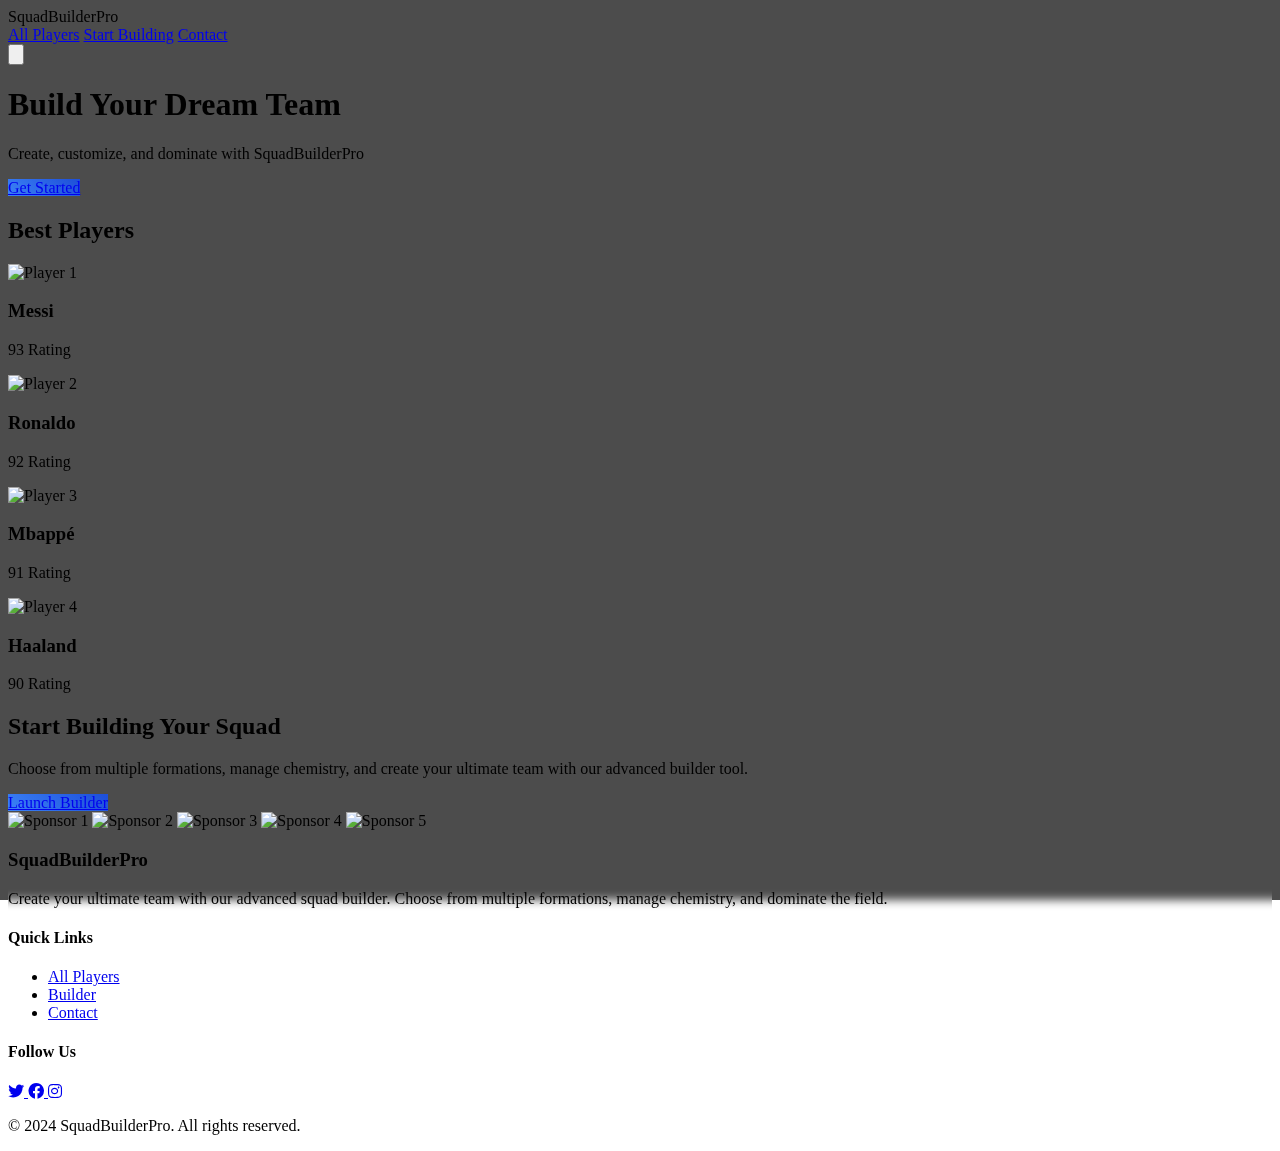
==== index.html @ 86fa7142 "SQUAD-1 Structure Updating" ====
<!DOCTYPE html>
<html lang="fr">
<head>
    <meta charset="UTF-8">
    <meta name="viewport" content="width=device-width, initial-scale=1.0">
    <title>SquadBuilderPro</title>
    <script src="https://cdn.tailwindcss.com"></script>
    <link href="https://cdnjs.cloudflare.com/ajax/libs/font-awesome/6.0.0/css/all.min.css" rel="stylesheet">
    <style>
        .blur-background {
            background: linear-gradient(rgba(0, 0, 0, 0.7), rgba(0, 0, 0, 0.7)),
                        url('https://images.unsplash.com/photo-1607627000458-210e8d2bdb1d?q=80&w=2049&auto=format&fit=crop');
            background-size: cover;
            background-position: center;
            background-attachment: fixed;
            backdrop-filter: blur(5px);
        }

        .player-card {
            transition: transform 0.3s ease;
        }

        .player-card:hover {
            transform: translateY(-10px);
        }

        .sponsor-scroll {
            animation: scroll 15s linear infinite;
            animation-play-state: running;
        }

        @keyframes scroll {
            0% { transform: translateX(100%); }
            100% { transform: translateX(-100%); }
        }

        .gradient-button {
            background: linear-gradient(45deg, #3b82f6, #1d4ed8);
            transition: all 0.3s ease;
        }

        .gradient-button:hover {
            transform: translateY(-2px);
            box-shadow: 0 4px 12px rgba(59, 130, 246, 0.5);
        }
    </style>
</head>
<body class="min-h-screen flex flex-col blur-background text-white">
    <!-- Navigation Bar -->
    <nav class="bg-black/50 backdrop-blur-md fixed w-full z-50">
        <div class="container mx-auto px-4">
            <div class="flex justify-between items-center h-16">
                <!-- Logo -->
                <div class="flex items-center">
                    <span class="text-2xl font-bold bg-gradient-to-r from-blue-500 to-blue-700 bg-clip-text text-transparent">
                        SquadBuilderPro
                    </span>
                </div>
                
                <!-- Navigation Links -->
                <div class="hidden md:flex items-center space-x-8">
                    <a href="#all-players" class="hover:text-blue-400 transition">All Players</a>
                    <a href="#start-building" class="hover:text-blue-400 transition">Start Building</a>
                    <a href="#contact" class="hover:text-blue-400 transition">Contact</a>
                </div>

                <!-- Mobile Menu Button -->
                <div class="md:hidden">
                    <button class="mobile-menu-button p-2">
                        <svg class="w-6 h-6" fill="none" stroke="currentColor" viewBox="0 0 24 24">
                            <path stroke-linecap="round" stroke-linejoin="round" stroke-width="2" d="M4 6h16M4 12h16M4 18h16"></path>
                        </svg>
                    </button>
                </div>
            </div>
        </div>
    </nav>

    <!-- Main Content -->
    <main class="flex-grow pt-16">
        <!-- Hero Section -->
        <section class="h-screen flex items-center justify-center text-center">
            <div class="container mx-auto px-4">
                <h1 class="text-6xl font-bold mb-6">Build Your Dream Team</h1>
                <p class="text-xl mb-8">Create, customize, and dominate with SquadBuilderPro</p>
                <a href="#start-building" class="gradient-button px-8 py-3 rounded-lg inline-block text-lg font-semibold">
                    Get Started
                </a>
            </div>
        </section>

        <!-- Best Players Section -->
        <section id="all-players" class="py-20 bg-black/50">
            <div class="container mx-auto px-4">
                <h2 class="text-4xl font-bold text-center mb-12">Best Players</h2>
                <div class="grid md:grid-cols-4 gap-8">
                    <!-- Player Cards with Hover Animation -->
                    <div class="player-card bg-gradient-to-br from-blue-900/80 to-blue-800/80 rounded-lg overflow-hidden">
                        <img src="/api/placeholder/300/400" alt="Player 1" class="w-full h-48 object-cover"/>
                        <div class="p-4">
                            <h3 class="text-xl font-semibold mb-2">Messi</h3>
                            <p class="text-blue-300">93 Rating</p>
                        </div>
                    </div>
                    <div class="player-card bg-gradient-to-br from-blue-900/80 to-blue-800/80 rounded-lg overflow-hidden">
                        <img src="/api/placeholder/300/400" alt="Player 2" class="w-full h-48 object-cover"/>
                        <div class="p-4">
                            <h3 class="text-xl font-semibold mb-2">Ronaldo</h3>
                            <p class="text-blue-300">92 Rating</p>
                        </div>
                    </div>
                    <div class="player-card bg-gradient-to-br from-blue-900/80 to-blue-800/80 rounded-lg overflow-hidden">
                        <img src="/api/placeholder/300/400" alt="Player 3" class="w-full h-48 object-cover"/>
                        <div class="p-4">
                            <h3 class="text-xl font-semibold mb-2">Mbappé</h3>
                            <p class="text-blue-300">91 Rating</p>
                        </div>
                    </div>
                    <div class="player-card bg-gradient-to-br from-blue-900/80 to-blue-800/80 rounded-lg overflow-hidden">
                        <img src="/api/placeholder/300/400" alt="Player 4" class="w-full h-48 object-cover"/>
                        <div class="p-4">
                            <h3 class="text-xl font-semibold mb-2">Haaland</h3>
                            <p class="text-blue-300">90 Rating</p>
                        </div>
                    </div>
                </div>
            </div>
        </section>

        <!-- Start Building Section -->
        <section id="start-building" class="py-20">
            <div class="container mx-auto px-4 text-center">
                <h2 class="text-4xl font-bold mb-8">Start Building Your Squad</h2>
                <p class="text-xl mb-8 max-w-2xl mx-auto">Choose from multiple formations, manage chemistry, and create your ultimate team with our advanced builder tool.</p>
                <a href="builder.html" class="gradient-button px-8 py-3 rounded-lg inline-block text-lg font-semibold">
                    Launch Builder
                </a>
            </div>
        </section>

        <!-- Sponsors Section with Animation -->
        <div class="py-12 bg-black/50 overflow-hidden">
            <div class="sponsor-scroll whitespace-nowrap flex">
                <div class="flex space-x-12 items-center">
                    <img src="/api/placeholder/150/60" alt="Sponsor 1" class="h-12 object-contain"/>
                    <img src="/api/placeholder/150/60" alt="Sponsor 2" class="h-12 object-contain"/>
                    <img src="/api/placeholder/150/60" alt="Sponsor 3" class="h-12 object-contain"/>
                    <img src="/api/placeholder/150/60" alt="Sponsor 4" class="h-12 object-contain"/>
                    <img src="/api/placeholder/150/60" alt="Sponsor 5" class="h-12 object-contain"/>
                </div>
            </div>
        </div>

        <!-- Footer -->
        <footer class="bg-black/80 pt-12 pb-6">
            <div class="container mx-auto px-4">
                <div class="grid md:grid-cols-4 gap-8 mb-8">
                    <!-- Logo & Description -->
                    <div class="col-span-2">
                        <h3 class="text-2xl font-bold mb-4 bg-gradient-to-r from-blue-500 to-blue-700 bg-clip-text text-transparent">
                            SquadBuilderPro
                        </h3>
                        <p class="text-gray-400 mb-4">
                            Create your ultimate team with our advanced squad builder. Choose from multiple formations, manage chemistry, and dominate the field.
                        </p>
                    </div>

                    <!-- Quick Links -->
                    <div>
                        <h4 class="text-lg font-semibold mb-4">Quick Links</h4>
                        <ul class="space-y-2">
                            <li><a href="#" class="text-gray-400 hover:text-white transition">All Players</a></li>
                            <li><a href="#" class="text-gray-400 hover:text-white transition">Builder</a></li>
                            <li><a href="#" class="text-gray-400 hover:text-white transition">Contact</a></li>
                        </ul>
                    </div>

                    <!-- Social Links -->
                    <div>
                        <h4 class="text-lg font-semibold mb-4">Follow Us</h4>
                        <div class="flex space-x-4">
                            <a href="#" class="text-gray-400 hover:text-white transition">
                                <i class="fab fa-twitter text-xl"></i>
                            </a>
                            <a href="#" class="text-gray-400 hover:text-white transition">
                                <i class="fab fa-facebook text-xl"></i>
                            </a>
                            <a href="#" class="text-gray-400 hover:text-white transition">
                                <i class="fab fa-instagram text-xl"></i>
                            </a>
                        </div>
                    </div>
                </div>

                <div class="border-t border-gray-800 pt-6 text-center text-gray-400">
                    <p>&copy; 2024 SquadBuilderPro. All rights reserved.</p>
                </div>
            </div>
        </footer>
    </main>

    <!-- JavaScript -->
    <script>
        // Mobile menu toggle
        const mobileMenuButton = document.querySelector('.mobile-menu-button');
        const mobileMenu = document.querySelector('.mobile-menu');

        mobileMenuButton.addEventListener('click', () => {
            mobileMenu.classList.toggle('hidden');
        });
    </script>
</body>
</html>
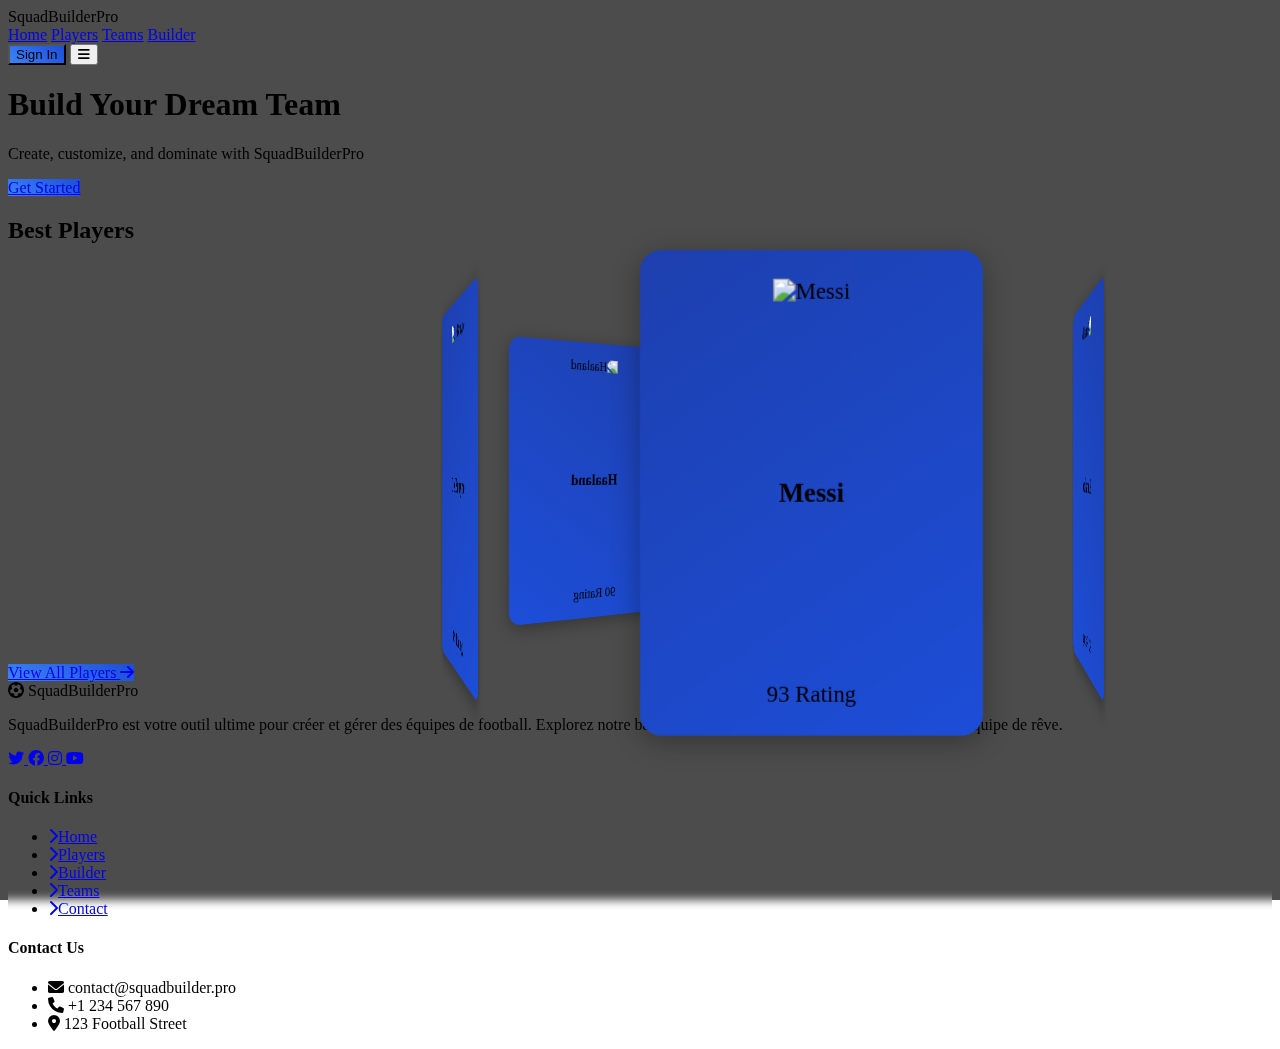
==== commit 3ad581b9: "SQUAD-1 Adding Best Players Section" ====
--- a/index.html
+++ b/index.html
@@ -16,24 +16,6 @@
             backdrop-filter: blur(5px);
         }
 
-        .player-card {
-            transition: transform 0.3s ease;
-        }
-
-        .player-card:hover {
-            transform: translateY(-10px);
-        }
-
-        .sponsor-scroll {
-            animation: scroll 15s linear infinite;
-            animation-play-state: running;
-        }
-
-        @keyframes scroll {
-            0% { transform: translateX(100%); }
-            100% { transform: translateX(-100%); }
-        }
-
         .gradient-button {
             background: linear-gradient(45deg, #3b82f6, #1d4ed8);
             transition: all 0.3s ease;
@@ -43,33 +25,116 @@
             transform: translateY(-2px);
             box-shadow: 0 4px 12px rgba(59, 130, 246, 0.5);
         }
+
+        .carousel {
+            position: relative;
+            perspective: 1000px;
+            transform-style: preserve-3d;
+            display: flex;
+            justify-content: center;
+            align-items: center;
+            height: 400px;
+        }
+
+        .carousel-container {
+            position: relative;
+            transform-style: preserve-3d;
+            animation: rotate 20s infinite linear;
+            height: 300px;
+        }
+
+        .carousel-container:hover {
+            animation-play-state: paused;
+        }
+
+        .player-card {
+            position: absolute;
+            width: 200px;
+            height: 300px;
+            background: linear-gradient(145deg, #1e40af, #1d4ed8);
+            border-radius: 15px;
+            box-shadow: 0 5px 20px rgba(0, 0, 0, 0.3);
+            display: flex;
+            flex-direction: column;
+            align-items: center;
+            justify-content: space-between;
+            padding: 20px;
+            transform-origin: center;
+            transition: transform 0.3s ease;
+            cursor: pointer;
+        }
+
+        .player-card:hover {
+            transform: scale(1.1) translateZ(50px);
+        }
+
+        @keyframes rotate {
+            from { transform: rotateY(0deg); }
+            to { transform: rotateY(360deg); }
+        }
+
+        .nav-link {
+            position: relative;
+            transition: color 0.3s ease;
+        }
+
+        .nav-link::after {
+            content: '';
+            position: absolute;
+            width: 0;
+            height: 2px;
+            bottom: -4px;
+            left: 0;
+            background: #3b82f6;
+            transition: width 0.3s ease;
+        }
+
+        .nav-link:hover::after {
+            width: 100%;
+        }
+
+        .footer-link {
+            transition: all 0.3s ease;
+        }
+
+        .footer-link:hover {
+            color: #3b82f6;
+            transform: translateX(5px);
+        }
+
+        .social-icon {
+            transition: all 0.3s ease;
+        }
+
+        .social-icon:hover {
+            transform: translateY(-3px);
+            color: #3b82f6;
+        }
     </style>
 </head>
 <body class="min-h-screen flex flex-col blur-background text-white">
-    <!-- Navigation Bar -->
-    <nav class="bg-black/50 backdrop-blur-md fixed w-full z-50">
+    <!-- Navigation améliorée -->
+    <nav class="bg-black/50 backdrop-blur-md fixed w-full z-50 border-b border-blue-900/30">
         <div class="container mx-auto px-4">
             <div class="flex justify-between items-center h-16">
-                <!-- Logo -->
-                <div class="flex items-center">
+                <div class="flex items-center space-x-12">
                     <span class="text-2xl font-bold bg-gradient-to-r from-blue-500 to-blue-700 bg-clip-text text-transparent">
                         SquadBuilderPro
                     </span>
+                    <div class="hidden md:flex items-center space-x-8">
+                        <a href="#home" class="nav-link hover:text-blue-400">Home</a>
+                        <a href="#all-players" class="nav-link hover:text-blue-400">Players</a>
+                        <a href="#teams" class="nav-link hover:text-blue-400">Teams</a>
+                        <a href="#builder" class="nav-link hover:text-blue-400">Builder</a>
+                    </div>
                 </div>
                 
-                <!-- Navigation Links -->
-                <div class="hidden md:flex items-center space-x-8">
-                    <a href="#all-players" class="hover:text-blue-400 transition">All Players</a>
-                    <a href="#start-building" class="hover:text-blue-400 transition">Start Building</a>
-                    <a href="#contact" class="hover:text-blue-400 transition">Contact</a>
-                </div>
-
-                <!-- Mobile Menu Button -->
-                <div class="md:hidden">
-                    <button class="mobile-menu-button p-2">
-                        <svg class="w-6 h-6" fill="none" stroke="currentColor" viewBox="0 0 24 24">
-                            <path stroke-linecap="round" stroke-linejoin="round" stroke-width="2" d="M4 6h16M4 12h16M4 18h16"></path>
-                        </svg>
+                <div class="flex items-center space-x-4">
+                    <button class="gradient-button px-4 py-2 rounded-lg">
+                        Sign In
+                    </button>
+                    <button class="md:hidden">
+                        <i class="fas fa-bars text-xl"></i>
                     </button>
                 </div>
             </div>
@@ -79,7 +144,7 @@
     <!-- Main Content -->
     <main class="flex-grow pt-16">
         <!-- Hero Section -->
-        <section class="h-screen flex items-center justify-center text-center">
+        <section class="h-[60vh] flex items-center justify-center text-center">
             <div class="container mx-auto px-4">
                 <h1 class="text-6xl font-bold mb-6">Build Your Dream Team</h1>
                 <p class="text-xl mb-8">Create, customize, and dominate with SquadBuilderPro</p>
@@ -89,125 +154,128 @@
             </div>
         </section>
 
-        <!-- Best Players Section -->
+        <!-- Best Players Section avec Carousel -->
         <section id="all-players" class="py-20 bg-black/50">
             <div class="container mx-auto px-4">
                 <h2 class="text-4xl font-bold text-center mb-12">Best Players</h2>
-                <div class="grid md:grid-cols-4 gap-8">
-                    <!-- Player Cards with Hover Animation -->
-                    <div class="player-card bg-gradient-to-br from-blue-900/80 to-blue-800/80 rounded-lg overflow-hidden">
-                        <img src="/api/placeholder/300/400" alt="Player 1" class="w-full h-48 object-cover"/>
-                        <div class="p-4">
-                            <h3 class="text-xl font-semibold mb-2">Messi</h3>
-                            <p class="text-blue-300">93 Rating</p>
-                        </div>
-                    </div>
-                    <div class="player-card bg-gradient-to-br from-blue-900/80 to-blue-800/80 rounded-lg overflow-hidden">
-                        <img src="/api/placeholder/300/400" alt="Player 2" class="w-full h-48 object-cover"/>
-                        <div class="p-4">
-                            <h3 class="text-xl font-semibold mb-2">Ronaldo</h3>
-                            <p class="text-blue-300">92 Rating</p>
-                        </div>
-                    </div>
-                    <div class="player-card bg-gradient-to-br from-blue-900/80 to-blue-800/80 rounded-lg overflow-hidden">
-                        <img src="/api/placeholder/300/400" alt="Player 3" class="w-full h-48 object-cover"/>
-                        <div class="p-4">
-                            <h3 class="text-xl font-semibold mb-2">Mbappé</h3>
-                            <p class="text-blue-300">91 Rating</p>
-                        </div>
-                    </div>
-                    <div class="player-card bg-gradient-to-br from-blue-900/80 to-blue-800/80 rounded-lg overflow-hidden">
-                        <img src="/api/placeholder/300/400" alt="Player 4" class="w-full h-48 object-cover"/>
-                        <div class="p-4">
-                            <h3 class="text-xl font-semibold mb-2">Haaland</h3>
-                            <p class="text-blue-300">90 Rating</p>
-                        </div>
-                    </div>
+                <div class="carousel">
+                    <div class="carousel-container">
+                        <div class="player-card" style="transform: rotateY(0deg) translateZ(300px)">
+                            <img src="/api/placeholder/150/150" alt="Messi" class="w-32 h-32 rounded-full object-cover"/>
+                            <h3 class="text-xl font-bold">Messi</h3>
+                            <div class="text-blue-300">93 Rating</div>
+                        </div>
+                        <div class="player-card" style="transform: rotateY(72deg) translateZ(300px)">
+                            <img src="/api/placeholder/150/150" alt="Ronaldo" class="w-32 h-32 rounded-full object-cover"/>
+                            <h3 class="text-xl font-bold">Ronaldo</h3>
+                            <div class="text-blue-300">92 Rating</div>
+                        </div>
+                        <div class="player-card" style="transform: rotateY(144deg) translateZ(300px)">
+                            <img src="/api/placeholder/150/150" alt="Mbappé" class="w-32 h-32 rounded-full object-cover"/>
+                            <h3 class="text-xl font-bold">Mbappé</h3>
+                            <div class="text-blue-300">91 Rating</div>
+                        </div>
+                        <div class="player-card" style="transform: rotateY(216deg) translateZ(300px)">
+                            <img src="/api/placeholder/150/150" alt="Haaland" class="w-32 h-32 rounded-full object-cover"/>
+                            <h3 class="text-xl font-bold">Haaland</h3>
+                            <div class="text-blue-300">90 Rating</div>
+                        </div>
+                        <div class="player-card" style="transform: rotateY(288deg) translateZ(300px)">
+                            <img src="/api/placeholder/150/150" alt="De Bruyne" class="w-32 h-32 rounded-full object-cover"/>
+                            <h3 class="text-xl font-bold">De Bruyne</h3>
+                            <div class="text-blue-300">89 Rating</div>
+                        </div>
+                    </div>
+                </div>
+                
+                <!-- Bouton View All Players -->
+                <div class="text-center mt-12">
+                    <a href="#" class="gradient-button px-8 py-3 rounded-lg inline-flex items-center space-x-2 group">
+                        <span>View All Players</span>
+                        <i class="fas fa-arrow-right transition-transform group-hover:translate-x-2"></i>
+                    </a>
                 </div>
             </div>
         </section>
 
-        <!-- Start Building Section -->
-        <section id="start-building" class="py-20">
-            <div class="container mx-auto px-4 text-center">
-                <h2 class="text-4xl font-bold mb-8">Start Building Your Squad</h2>
-                <p class="text-xl mb-8 max-w-2xl mx-auto">Choose from multiple formations, manage chemistry, and create your ultimate team with our advanced builder tool.</p>
-                <a href="builder.html" class="gradient-button px-8 py-3 rounded-lg inline-block text-lg font-semibold">
-                    Launch Builder
-                </a>
-            </div>
-        </section>
-
-        <!-- Sponsors Section with Animation -->
-        <div class="py-12 bg-black/50 overflow-hidden">
-            <div class="sponsor-scroll whitespace-nowrap flex">
-                <div class="flex space-x-12 items-center">
-                    <img src="/api/placeholder/150/60" alt="Sponsor 1" class="h-12 object-contain"/>
-                    <img src="/api/placeholder/150/60" alt="Sponsor 2" class="h-12 object-contain"/>
-                    <img src="/api/placeholder/150/60" alt="Sponsor 3" class="h-12 object-contain"/>
-                    <img src="/api/placeholder/150/60" alt="Sponsor 4" class="h-12 object-contain"/>
-                    <img src="/api/placeholder/150/60" alt="Sponsor 5" class="h-12 object-contain"/>
-                </div>
-            </div>
+
+    </main>
+
+    <!-- Footer amélioré -->
+    <footer class="bg-black/80 pt-16 pb-8">
+        <div class="container mx-auto px-4">
+            <div class="grid md:grid-cols-4 gap-12 mb-12">
+                <!-- Logo & About -->
+                <div class="col-span-2">
+                    <div class="flex items-center space-x-2 mb-6">
+                        <i class="fas fa-futbol text-blue-500 text-2xl"></i>
+                        <span class="text-2xl font-bold bg-gradient-to-r from-blue-500 to-blue-700 bg-clip-text text-transparent">
+                            SquadBuilderPro
+                        </span>
+                    </div>
+                    <p class="text-gray-400 mb-6">
+                        SquadBuilderPro est votre outil ultime pour créer et gérer des équipes de football. 
+                        Explorez notre base de données complète de joueurs et créez votre équipe de rêve.
+                    </p>
+                    <div class="flex space-x-4">
+                        <a href="#" class="social-icon text-gray-400 hover:text-blue-500">
+                            <i class="fab fa-twitter text-xl"></i>
+                        </a>
+                        <a href="#" class="social-icon text-gray-400 hover:text-blue-500">
+                            <i class="fab fa-facebook text-xl"></i>
+                        </a>
+                        <a href="#" class="social-icon text-gray-400 hover:text-blue-500">
+                            <i class="fab fa-instagram text-xl"></i>
+                        </a>
+                        <a href="#" class="social-icon text-gray-400 hover:text-blue-500">
+                            <i class="fab fa-youtube text-xl"></i>
+                        </a>
+                    </div>
+                </div>
+
+                <!-- Quick Links -->
+                <div>
+                    <h4 class="text-lg font-semibold mb-4">Quick Links</h4>
+                    <ul class="space-y-3">
+                        <li><a href="#" class="footer-link text-gray-400 hover:text-blue-500 flex items-center">
+                            <i class="fas fa-chevron-right mr-2 text-sm"></i>Home
+                        </a></li>
+                        <li><a href="#" class="footer-link text-gray-400 hover:text-blue-500 flex items-center">
+                            <i class="fas fa-chevron-right mr-2 text-sm"></i>Players
+                        </a></li>
+                        <li><a href="#" class="footer-link text-gray-400 hover:text-blue-500 flex items-center">
+                            <i class="fas fa-chevron-right mr-2 text-sm"></i>Builder
+                        </a></li>
+                        <li><a href="#" class="footer-link text-gray-400 hover:text-blue-500 flex items-center">
+                            <i class="fas fa-chevron-right mr-2 text-sm"></i>Teams
+                        </a></li>
+                        <li><a href="#" class="footer-link text-gray-400 hover:text-blue-500 flex items-center">
+                            <i class="fas fa-chevron-right mr-2 text-sm"></i>Contact
+                        </a></li>
+                    </ul>
+                </div>
+
+                <!-- Contact -->
+                <div>
+                    <h4 class="text-lg font-semibold mb-4">Contact Us</h4>
+                    <ul class="space-y-3">
+                        <li class="flex items-center text-gray-400">
+                            <i class="fas fa-envelope mr-3 text-blue-500"></i>
+                            contact@squadbuilder.pro
+                        </li>
+                        <li class="flex items-center text-gray-400">
+                            <i class="fas fa-phone mr-3 text-blue-500"></i>
+                            +1 234 567 890
+                        </li>
+                        <li class="flex items-center text-gray-400">
+                            <i class="fas fa-map-marker-alt mr-3 text-blue-500"></i>
+                            123 Football Street
+                        </li>
+                    </ul>
+                </div>
+            </div>
+
         </div>
-
-        <!-- Footer -->
-        <footer class="bg-black/80 pt-12 pb-6">
-            <div class="container mx-auto px-4">
-                <div class="grid md:grid-cols-4 gap-8 mb-8">
-                    <!-- Logo & Description -->
-                    <div class="col-span-2">
-                        <h3 class="text-2xl font-bold mb-4 bg-gradient-to-r from-blue-500 to-blue-700 bg-clip-text text-transparent">
-                            SquadBuilderPro
-                        </h3>
-                        <p class="text-gray-400 mb-4">
-                            Create your ultimate team with our advanced squad builder. Choose from multiple formations, manage chemistry, and dominate the field.
-                        </p>
-                    </div>
-
-                    <!-- Quick Links -->
-                    <div>
-                        <h4 class="text-lg font-semibold mb-4">Quick Links</h4>
-                        <ul class="space-y-2">
-                            <li><a href="#" class="text-gray-400 hover:text-white transition">All Players</a></li>
-                            <li><a href="#" class="text-gray-400 hover:text-white transition">Builder</a></li>
-                            <li><a href="#" class="text-gray-400 hover:text-white transition">Contact</a></li>
-                        </ul>
-                    </div>
-
-                    <!-- Social Links -->
-                    <div>
-                        <h4 class="text-lg font-semibold mb-4">Follow Us</h4>
-                        <div class="flex space-x-4">
-                            <a href="#" class="text-gray-400 hover:text-white transition">
-                                <i class="fab fa-twitter text-xl"></i>
-                            </a>
-                            <a href="#" class="text-gray-400 hover:text-white transition">
-                                <i class="fab fa-facebook text-xl"></i>
-                            </a>
-                            <a href="#" class="text-gray-400 hover:text-white transition">
-                                <i class="fab fa-instagram text-xl"></i>
-                            </a>
-                        </div>
-                    </div>
-                </div>
-
-                <div class="border-t border-gray-800 pt-6 text-center text-gray-400">
-                    <p>&copy; 2024 SquadBuilderPro. All rights reserved.</p>
-                </div>
-            </div>
-        </footer>
-    </main>
-
-    <!-- JavaScript -->
-    <script>
-        // Mobile menu toggle
-        const mobileMenuButton = document.querySelector('.mobile-menu-button');
-        const mobileMenu = document.querySelector('.mobile-menu');
-
-        mobileMenuButton.addEventListener('click', () => {
-            mobileMenu.classList.toggle('hidden');
-        });
-    </script>
+    </footer>
 </body>
 </html>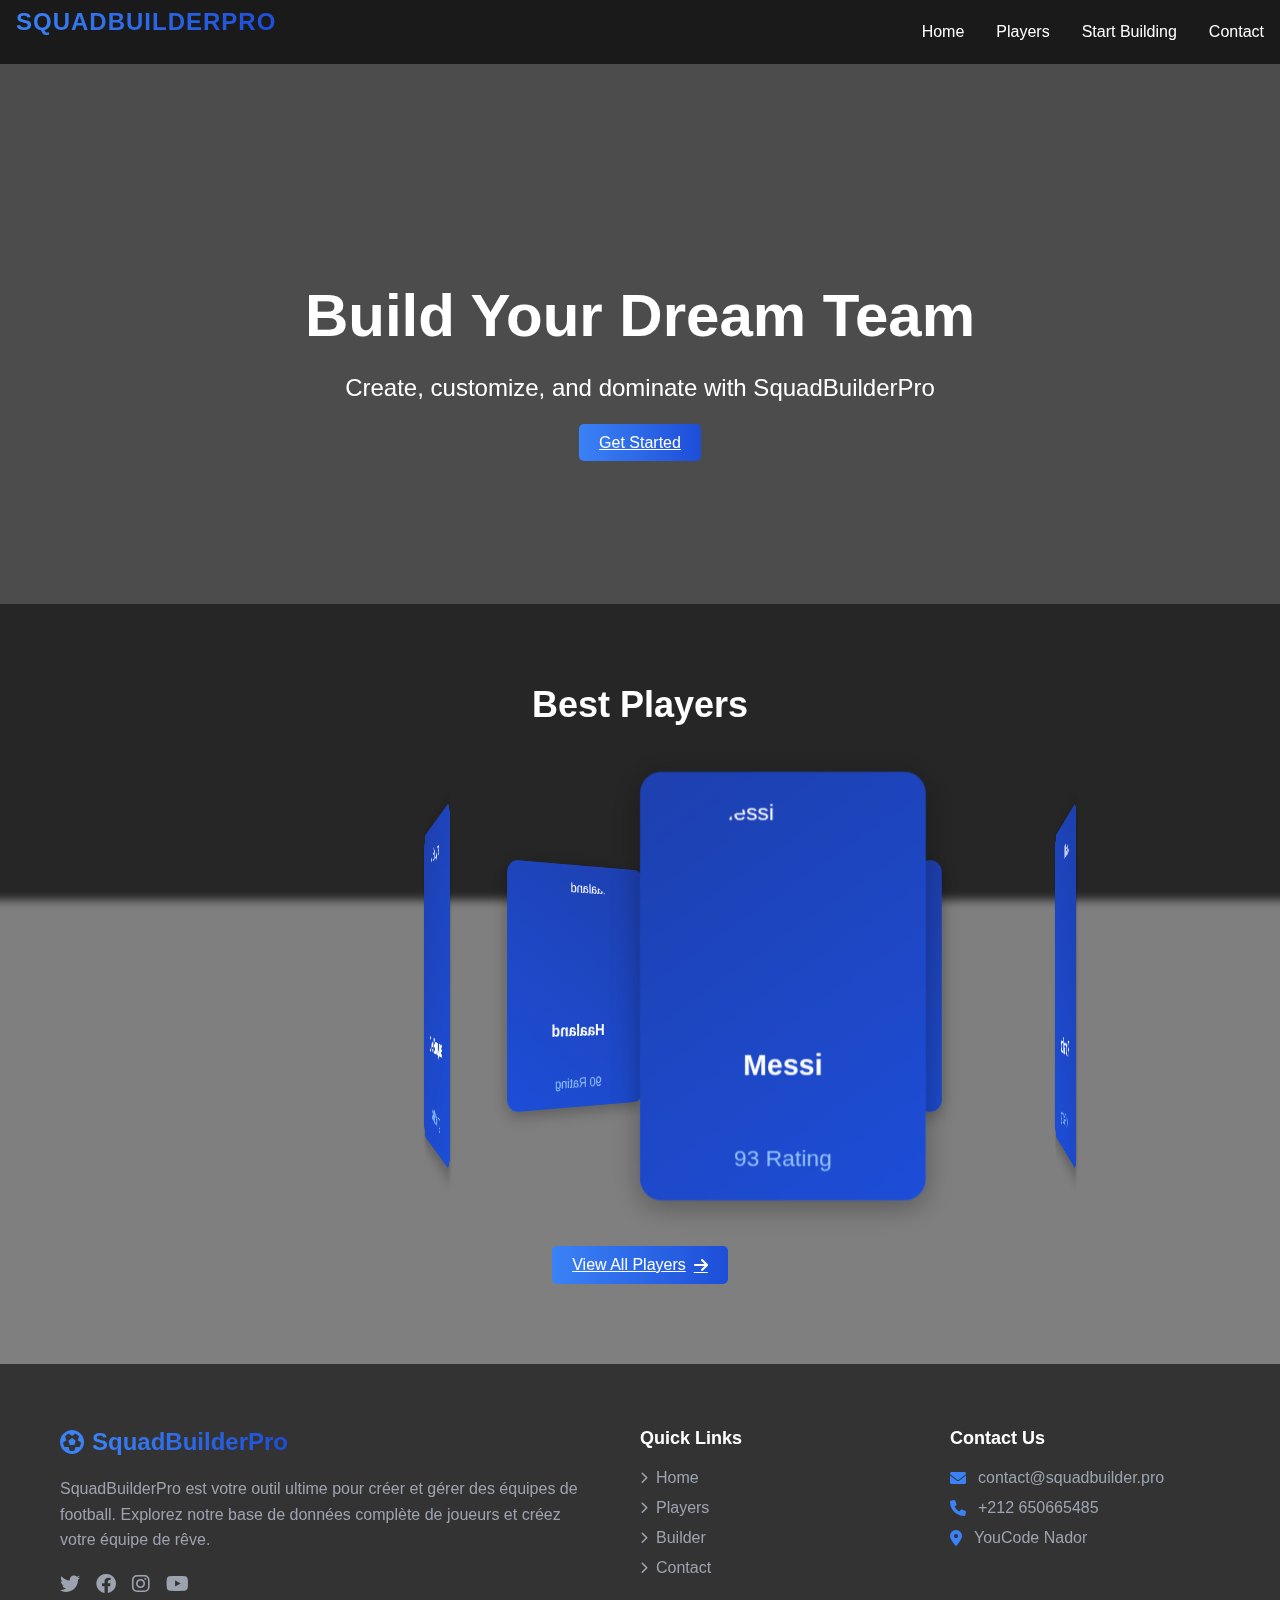
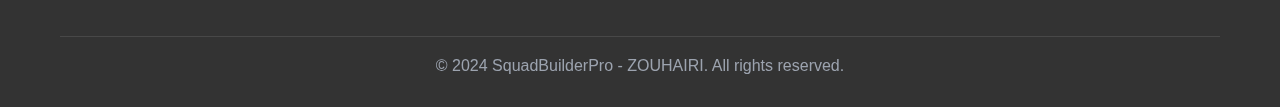
==== commit 1ea6aa02: "Merge pull request #1 from uid0Z0uh4iri/SQUAD-1-UI-Setup-Basic-Structure" ====
--- a/index.html
+++ b/index.html
@@ -4,278 +4,117 @@
     <meta charset="UTF-8">
     <meta name="viewport" content="width=device-width, initial-scale=1.0">
     <title>SquadBuilderPro</title>
-    <script src="https://cdn.tailwindcss.com"></script>
     <link href="https://cdnjs.cloudflare.com/ajax/libs/font-awesome/6.0.0/css/all.min.css" rel="stylesheet">
-    <style>
-        .blur-background {
-            background: linear-gradient(rgba(0, 0, 0, 0.7), rgba(0, 0, 0, 0.7)),
-                        url('https://images.unsplash.com/photo-1607627000458-210e8d2bdb1d?q=80&w=2049&auto=format&fit=crop');
-            background-size: cover;
-            background-position: center;
-            background-attachment: fixed;
-            backdrop-filter: blur(5px);
-        }
+    <link rel="stylesheet" href="style.css">
+</head>
+<body>
 
-        .gradient-button {
-            background: linear-gradient(45deg, #3b82f6, #1d4ed8);
-            transition: all 0.3s ease;
-        }
-
-        .gradient-button:hover {
-            transform: translateY(-2px);
-            box-shadow: 0 4px 12px rgba(59, 130, 246, 0.5);
-        }
-
-        .carousel {
-            position: relative;
-            perspective: 1000px;
-            transform-style: preserve-3d;
-            display: flex;
-            justify-content: center;
-            align-items: center;
-            height: 400px;
-        }
-
-        .carousel-container {
-            position: relative;
-            transform-style: preserve-3d;
-            animation: rotate 20s infinite linear;
-            height: 300px;
-        }
-
-        .carousel-container:hover {
-            animation-play-state: paused;
-        }
-
-        .player-card {
-            position: absolute;
-            width: 200px;
-            height: 300px;
-            background: linear-gradient(145deg, #1e40af, #1d4ed8);
-            border-radius: 15px;
-            box-shadow: 0 5px 20px rgba(0, 0, 0, 0.3);
-            display: flex;
-            flex-direction: column;
-            align-items: center;
-            justify-content: space-between;
-            padding: 20px;
-            transform-origin: center;
-            transition: transform 0.3s ease;
-            cursor: pointer;
-        }
-
-        .player-card:hover {
-            transform: scale(1.1) translateZ(50px);
-        }
-
-        @keyframes rotate {
-            from { transform: rotateY(0deg); }
-            to { transform: rotateY(360deg); }
-        }
-
-        .nav-link {
-            position: relative;
-            transition: color 0.3s ease;
-        }
-
-        .nav-link::after {
-            content: '';
-            position: absolute;
-            width: 0;
-            height: 2px;
-            bottom: -4px;
-            left: 0;
-            background: #3b82f6;
-            transition: width 0.3s ease;
-        }
-
-        .nav-link:hover::after {
-            width: 100%;
-        }
-
-        .footer-link {
-            transition: all 0.3s ease;
-        }
-
-        .footer-link:hover {
-            color: #3b82f6;
-            transform: translateX(5px);
-        }
-
-        .social-icon {
-            transition: all 0.3s ease;
-        }
-
-        .social-icon:hover {
-            transform: translateY(-3px);
-            color: #3b82f6;
-        }
-    </style>
-</head>
-<body class="min-h-screen flex flex-col blur-background text-white">
-    <!-- Navigation améliorée -->
-    <nav class="bg-black/50 backdrop-blur-md fixed w-full z-50 border-b border-blue-900/30">
-        <div class="container mx-auto px-4">
-            <div class="flex justify-between items-center h-16">
-                <div class="flex items-center space-x-12">
-                    <span class="text-2xl font-bold bg-gradient-to-r from-blue-500 to-blue-700 bg-clip-text text-transparent">
-                        SquadBuilderPro
-                    </span>
-                    <div class="hidden md:flex items-center space-x-8">
-                        <a href="#home" class="nav-link hover:text-blue-400">Home</a>
-                        <a href="#all-players" class="nav-link hover:text-blue-400">Players</a>
-                        <a href="#teams" class="nav-link hover:text-blue-400">Teams</a>
-                        <a href="#builder" class="nav-link hover:text-blue-400">Builder</a>
-                    </div>
-                </div>
-                
-                <div class="flex items-center space-x-4">
-                    <button class="gradient-button px-4 py-2 rounded-lg">
-                        Sign In
-                    </button>
-                    <button class="md:hidden">
-                        <i class="fas fa-bars text-xl"></i>
-                    </button>
-                </div>
-            </div>
+    <nav class="navbar">
+        <div class="footer-logo">
+            <span class="logo-text">SquadBuilderPro</span>
+        </div>
+        <div class="nav-links">
+            <a href="#home">Home</a>
+            <a href="players.html">Players</a>
+            <a href="builder.html">Start Building</a>
+            <a href="contact.html">Contact</a>
         </div>
     </nav>
+    
 
-    <!-- Main Content -->
-    <main class="flex-grow pt-16">
-        <!-- Hero Section -->
-        <section class="h-[60vh] flex items-center justify-center text-center">
-            <div class="container mx-auto px-4">
-                <h1 class="text-6xl font-bold mb-6">Build Your Dream Team</h1>
-                <p class="text-xl mb-8">Create, customize, and dominate with SquadBuilderPro</p>
-                <a href="#start-building" class="gradient-button px-8 py-3 rounded-lg inline-block text-lg font-semibold">
-                    Get Started
-                </a>
+
+    <main>
+        <section class="hero">
+            <div class="container">
+                <h1>Build Your Dream Team</h1>
+                <p>Create, customize, and dominate with SquadBuilderPro</p>
+                <a href="#start-building" class="gradient-button">Get Started</a>
             </div>
         </section>
 
-        <!-- Best Players Section avec Carousel -->
-        <section id="all-players" class="py-20 bg-black/50">
-            <div class="container mx-auto px-4">
-                <h2 class="text-4xl font-bold text-center mb-12">Best Players</h2>
+        <section id="all-players" class="players">
+            <div class="container">
+                <h2>Best Players</h2>
                 <div class="carousel">
                     <div class="carousel-container">
                         <div class="player-card" style="transform: rotateY(0deg) translateZ(300px)">
-                            <img src="/api/placeholder/150/150" alt="Messi" class="w-32 h-32 rounded-full object-cover"/>
-                            <h3 class="text-xl font-bold">Messi</h3>
-                            <div class="text-blue-300">93 Rating</div>
+                            <img src="/api/placeholder/150/150" alt="Messi" />
+                            <h3>Messi</h3>
+                            <div class="rating">93 Rating</div>
                         </div>
                         <div class="player-card" style="transform: rotateY(72deg) translateZ(300px)">
-                            <img src="/api/placeholder/150/150" alt="Ronaldo" class="w-32 h-32 rounded-full object-cover"/>
-                            <h3 class="text-xl font-bold">Ronaldo</h3>
-                            <div class="text-blue-300">92 Rating</div>
+                            <img src="/api/placeholder/150/150" alt="Ronaldo" />
+                            <h3>Ronaldo</h3>
+                            <div class="rating">92 Rating</div>
                         </div>
                         <div class="player-card" style="transform: rotateY(144deg) translateZ(300px)">
-                            <img src="/api/placeholder/150/150" alt="Mbappé" class="w-32 h-32 rounded-full object-cover"/>
-                            <h3 class="text-xl font-bold">Mbappé</h3>
-                            <div class="text-blue-300">91 Rating</div>
+                            <img src="/api/placeholder/150/150" alt="Mbappé" />
+                            <h3>Mbappé</h3>
+                            <div class="rating">91 Rating</div>
                         </div>
                         <div class="player-card" style="transform: rotateY(216deg) translateZ(300px)">
-                            <img src="/api/placeholder/150/150" alt="Haaland" class="w-32 h-32 rounded-full object-cover"/>
-                            <h3 class="text-xl font-bold">Haaland</h3>
-                            <div class="text-blue-300">90 Rating</div>
+                            <img src="/api/placeholder/150/150" alt="Haaland" />
+                            <h3>Haaland</h3>
+                            <div class="rating">90 Rating</div>
                         </div>
                         <div class="player-card" style="transform: rotateY(288deg) translateZ(300px)">
-                            <img src="/api/placeholder/150/150" alt="De Bruyne" class="w-32 h-32 rounded-full object-cover"/>
-                            <h3 class="text-xl font-bold">De Bruyne</h3>
-                            <div class="text-blue-300">89 Rating</div>
+                            <img src="/api/placeholder/150/150" alt="De Bruyne" />
+                            <h3>De Bruyne</h3>
+                            <div class="rating">89 Rating</div>
                         </div>
                     </div>
                 </div>
-                
-                <!-- Bouton View All Players -->
-                <div class="text-center mt-12">
-                    <a href="#" class="gradient-button px-8 py-3 rounded-lg inline-flex items-center space-x-2 group">
+                <div class="view-all">
+                    <a href="#" class="gradient-button">
                         <span>View All Players</span>
-                        <i class="fas fa-arrow-right transition-transform group-hover:translate-x-2"></i>
+                        <i class="fas fa-arrow-right"></i>
                     </a>
                 </div>
             </div>
         </section>
-
-
     </main>
 
-    <!-- Footer amélioré -->
-    <footer class="bg-black/80 pt-16 pb-8">
-        <div class="container mx-auto px-4">
-            <div class="grid md:grid-cols-4 gap-12 mb-12">
-                <!-- Logo & About -->
-                <div class="col-span-2">
-                    <div class="flex items-center space-x-2 mb-6">
-                        <i class="fas fa-futbol text-blue-500 text-2xl"></i>
-                        <span class="text-2xl font-bold bg-gradient-to-r from-blue-500 to-blue-700 bg-clip-text text-transparent">
-                            SquadBuilderPro
-                        </span>
+    <footer class="footer">
+        <div class="container">
+            <div class="footer-content">
+                <div class="footer-section about">
+                    <div class="footer-logo">
+                        <i class="fas fa-futbol"></i>
+                        <span>SquadBuilderPro</span>
                     </div>
-                    <p class="text-gray-400 mb-6">
-                        SquadBuilderPro est votre outil ultime pour créer et gérer des équipes de football. 
-                        Explorez notre base de données complète de joueurs et créez votre équipe de rêve.
-                    </p>
-                    <div class="flex space-x-4">
-                        <a href="#" class="social-icon text-gray-400 hover:text-blue-500">
-                            <i class="fab fa-twitter text-xl"></i>
-                        </a>
-                        <a href="#" class="social-icon text-gray-400 hover:text-blue-500">
-                            <i class="fab fa-facebook text-xl"></i>
-                        </a>
-                        <a href="#" class="social-icon text-gray-400 hover:text-blue-500">
-                            <i class="fab fa-instagram text-xl"></i>
-                        </a>
-                        <a href="#" class="social-icon text-gray-400 hover:text-blue-500">
-                            <i class="fab fa-youtube text-xl"></i>
-                        </a>
+                    <p>SquadBuilderPro est votre outil ultime pour créer et gérer des équipes de football. 
+                       Explorez notre base de données complète de joueurs et créez votre équipe de rêve.</p>
+                    <div class="social-icons">
+                        <a href="#" class="social-icon"><i class="fab fa-twitter"></i></a>
+                        <a href="#" class="social-icon"><i class="fab fa-facebook"></i></a>
+                        <a href="#" class="social-icon"><i class="fab fa-instagram"></i></a>
+                        <a href="#" class="social-icon"><i class="fab fa-youtube"></i></a>
                     </div>
                 </div>
-
-                <!-- Quick Links -->
-                <div>
-                    <h4 class="text-lg font-semibold mb-4">Quick Links</h4>
-                    <ul class="space-y-3">
-                        <li><a href="#" class="footer-link text-gray-400 hover:text-blue-500 flex items-center">
-                            <i class="fas fa-chevron-right mr-2 text-sm"></i>Home
-                        </a></li>
-                        <li><a href="#" class="footer-link text-gray-400 hover:text-blue-500 flex items-center">
-                            <i class="fas fa-chevron-right mr-2 text-sm"></i>Players
-                        </a></li>
-                        <li><a href="#" class="footer-link text-gray-400 hover:text-blue-500 flex items-center">
-                            <i class="fas fa-chevron-right mr-2 text-sm"></i>Builder
-                        </a></li>
-                        <li><a href="#" class="footer-link text-gray-400 hover:text-blue-500 flex items-center">
-                            <i class="fas fa-chevron-right mr-2 text-sm"></i>Teams
-                        </a></li>
-                        <li><a href="#" class="footer-link text-gray-400 hover:text-blue-500 flex items-center">
-                            <i class="fas fa-chevron-right mr-2 text-sm"></i>Contact
-                        </a></li>
+                <div class="footer-section links">
+                    <h4>Quick Links</h4>
+                    <ul>
+                        <li><a href="index.html" class="footer-link"><i class="fas fa-chevron-right"></i>Home</a></li>
+                        <li><a href="players.html" class="footer-link"><i class="fas fa-chevron-right"></i>Players</a></li>
+                        <li><a href="builder.html" class="footer-link"><i class="fas fa-chevron-right"></i>Builder</a></li>
+                        <li><a href="contact.html" class="footer-link"><i class="fas fa-chevron-right"></i>Contact</a></li>
                     </ul>
                 </div>
-
-                <!-- Contact -->
-                <div>
-                    <h4 class="text-lg font-semibold mb-4">Contact Us</h4>
-                    <ul class="space-y-3">
-                        <li class="flex items-center text-gray-400">
-                            <i class="fas fa-envelope mr-3 text-blue-500"></i>
-                            contact@squadbuilder.pro
-                        </li>
-                        <li class="flex items-center text-gray-400">
-                            <i class="fas fa-phone mr-3 text-blue-500"></i>
-                            +1 234 567 890
-                        </li>
-                        <li class="flex items-center text-gray-400">
-                            <i class="fas fa-map-marker-alt mr-3 text-blue-500"></i>
-                            123 Football Street
-                        </li>
+                <div class="footer-section contact">
+                    <h4>Contact Us</h4>
+                    <ul>
+                        <li><i class="fas fa-envelope"></i>contact@squadbuilder.pro</li>
+                        <li><i class="fas fa-phone"></i>+212 650665485</li>
+                        <li><i class="fas fa-map-marker-alt"></i>YouCode Nador</li>
                     </ul>
                 </div>
             </div>
-
+            <div class="footer-bottom">
+                <p>&copy; 2024 SquadBuilderPro - ZOUHAIRI. All rights reserved.</p>
+            </div>
         </div>
     </footer>
+
 </body>
-</html>+</html>
+
--- a/style.css
+++ b/style.css
@@ -0,0 +1,358 @@
+/* Global Styles */
+* {
+    margin: 0;
+    padding: 0;
+    box-sizing: border-box;
+}
+
+body {
+    font-family: Arial, sans-serif;
+    min-height: 100vh;
+    display: flex;
+    flex-direction: column;
+    color: white;
+    background: linear-gradient(rgba(0, 0, 0, 0.7), rgba(0, 0, 0, 0.7)),
+                url('https://images.unsplash.com/photo-1607627000458-210e8d2bdb1d?q=80&w=2049&auto=format&fit=crop');
+    background-size: cover;
+    background-position: center;
+    background-attachment: fixed;
+    backdrop-filter: blur(5px);
+}
+
+.container {
+    width: 100%;
+    max-width: 1200px;
+    margin: 0 auto;
+    padding: 0 20px;
+}
+
+
+/* Hero Section Styles */
+.hero {
+    height: 60vh;
+    display: flex;
+    align-items: center;
+    justify-content: center;
+    text-align: center;
+    padding-top: 64px;
+}
+
+.hero h1 {
+    font-size: 48px;
+    font-weight: bold;
+    margin-bottom: 24px;
+}
+
+.hero p {
+    font-size: 20px;
+    margin-bottom: 32px;
+}
+
+/* Players Section Styles */
+.players {
+    padding: 80px 0;
+    background-color: rgba(0, 0, 0, 0.5);
+}
+
+.players h2 {
+    font-size: 36px;
+    font-weight: bold;
+    text-align: center;
+    margin-bottom: 60px;  /* Increased from 48px to 60px */
+}
+
+.carousel {
+    position: relative;
+    perspective: 1000px;
+    transform-style: preserve-3d;
+    display: flex;
+    justify-content: center;
+    align-items: center;
+    height: 400px;
+    margin-top: 40px;  /* Add this line */
+}
+
+.carousel-container {
+    position: relative;
+    transform-style: preserve-3d;
+    animation: rotate 20s infinite linear;
+    height: 300px;
+}
+
+.carousel-container:hover {
+    animation-play-state: paused;
+}
+
+.player-card {
+    position: absolute;
+    width: 200px;
+    height: 300px;
+    background: linear-gradient(145deg, #1e40af, #1d4ed8);
+    border-radius: 15px;
+    box-shadow: 0 5px 20px rgba(0, 0, 0, 0.3);
+    display: flex;
+    flex-direction: column;
+    align-items: center;
+    justify-content: space-between;
+    padding: 20px;
+    transform-origin: center;
+    transition: transform 0.3s ease;
+    cursor: pointer;
+}
+
+.player-card:hover {
+    transform: scale(1.1) translateZ(50px);
+}
+
+.player-card img {
+    width: 128px;
+    height: 128px;
+    border-radius: 50%;
+    object-fit: cover;
+}
+
+.player-card h3 {
+    font-size: 20px;
+    font-weight: bold;
+}
+
+.player-card .rating {
+    color: #93c5fd;
+}
+
+@keyframes rotate {
+    from { transform: rotateY(0deg); }
+    to { transform: rotateY(360deg); }
+}
+
+.view-all {
+    text-align: center;
+    margin-top: 60px;  /* Increased from 48px to 60px */
+}
+
+.view-all .gradient-button {
+    display: inline-flex;
+    align-items: center;
+}
+
+.view-all .gradient-button i {
+    margin-left: 8px;
+    transition: transform 0.3s ease;
+}
+
+.view-all .gradient-button:hover i {
+    transform: translateX(4px);
+}
+
+/* Footer Styles */
+.footer {
+    background-color: rgba(0, 0, 0, 0.8);
+    padding: 64px 0 32px;
+    color: #9ca3af;
+}
+
+.footer-content {
+    display: grid;
+    grid-template-columns: repeat(auto-fit, minmax(250px, 1fr));
+    gap: 40px;
+    margin-bottom: 40px;
+}
+
+.footer-section {
+    display: flex;
+    flex-direction: column;
+}
+
+.footer-logo {
+    display: flex;
+    align-items: center;
+    margin-bottom: 20px;
+}
+
+.footer-logo i {
+    color: #3b82f6;
+    font-size: 24px;
+    margin-right: 8px;
+}
+
+.footer-logo span {
+    font-size: 24px;
+    font-weight: bold;
+    background: linear-gradient(to right, #3b82f6, #1d4ed8);
+    -webkit-background-clip: text;
+    background-clip: text;
+    color: transparent;
+}
+
+.footer-section.about p {
+    margin-bottom: 20px;
+    line-height: 1.6;
+}
+
+.social-icons {
+    display: flex;
+    gap: 16px;
+}
+
+.social-icon {
+    color: #9ca3af;
+    font-size: 20px;
+    transition: all 0.3s ease;
+}
+
+.social-icon:hover {
+    transform: translateY(-3px);
+    color: #3b82f6;
+}
+
+.footer-section h4 {
+    font-size: 18px;
+    font-weight: 600;
+    color: #fff;
+    margin-bottom: 20px;
+}
+
+.footer-section ul {
+    list-style-type: none;
+    padding: 0;
+}
+
+.footer-link {
+    color: #9ca3af;
+    text-decoration: none;
+    display: flex;
+    align-items: center;
+    margin-bottom: 12px;
+    transition: all 0.3s ease;
+}
+
+.footer-link i {
+    margin-right: 8px;
+    font-size: 12px;
+}
+
+.footer-link:hover {
+    color: #3b82f6;
+    transform: translateX(5px);
+}
+
+.footer-section.contact ul li {
+    display: flex;
+    align-items: center;
+    margin-bottom: 12px;
+}
+
+.footer-section.contact ul li i {
+    color: #3b82f6;
+    margin-right: 12px;
+}
+
+.footer-bottom {
+    text-align: center;
+    padding-top: 20px;
+    border-top: 1px solid rgba(255, 255, 255, 0.1);
+}
+
+/* Responsive Styles */
+@media (min-width: 768px) {
+    .nav-links {
+        display: flex;
+    }
+
+    .mobile-menu-button {
+        display: none;
+    }
+
+    .footer-content {
+        grid-template-columns: 2fr 1fr 1fr;
+    }
+}
+
+@media (min-width: 1024px) {
+    .hero h1 {
+        font-size: 60px;
+    }
+    .hero p {
+        font-size: 24px;
+    }
+}
+
+@media (max-width: 768px) {
+    .footer-content {
+        grid-template-columns: 1fr;
+    }
+}
+
+ /* NAV BAR STYLING */
+
+
+/* Navbar Styles */
+.navbar {
+    display: flex;
+    justify-content: space-between;
+    align-items: center;
+    padding: 0.5rem 1rem; /* Reduced padding */
+    background-color: #1a1a1a;
+}
+
+.logo-text {
+    font-size: 24px; /* Adjust the font size as needed */
+    font-weight: bold; /* Make the font bold */
+    color: #3b82f6; /* Change the color to your preference */
+    font-family: 'Arial', sans-serif; /* Use a nice font */
+    text-transform: uppercase; /* Transform text to uppercase if desired */
+    letter-spacing: 1px; /* Add some spacing between letters */
+}
+.nav-links {
+    display: flex;
+    gap: 2rem;
+}
+
+.nav-links a {
+    color: white;
+    text-decoration: none;
+    font-size: 1rem;
+    transition: color 0.3s ease;
+}
+
+.nav-links a:hover {
+    color: #cccccc;
+}
+
+/* Button Styles */
+.gradient-button {
+    background: linear-gradient(to right, #3b82f6, #1d4ed8);
+    color: white;
+    border: none;
+    border-radius: 5px;
+    padding: 10px 20px;
+    cursor: pointer;
+    font-size: 16px;
+    transition: background 0.3s ease;
+}
+
+.gradient-button:hover {
+    background: linear-gradient(to right, #1d4ed8, #3b82f6);
+}
+
+/* Margin between card animation and button */
+.view-all {
+    text-align: center;
+    margin-top: 60px; /* Adjust this value to control the space */
+}
+
+/* Add margin to the carousel */
+.carousel {
+    margin-top: 40px; /* Space above the carousel */
+}
+
+
+/* Adjust card animation */
+
+.carousel {
+    margin-top: 40px; /* Space above the carousel */
+}
+
+.view-all {
+    margin-top: 60px; /* Space between the carousel and the button */
+}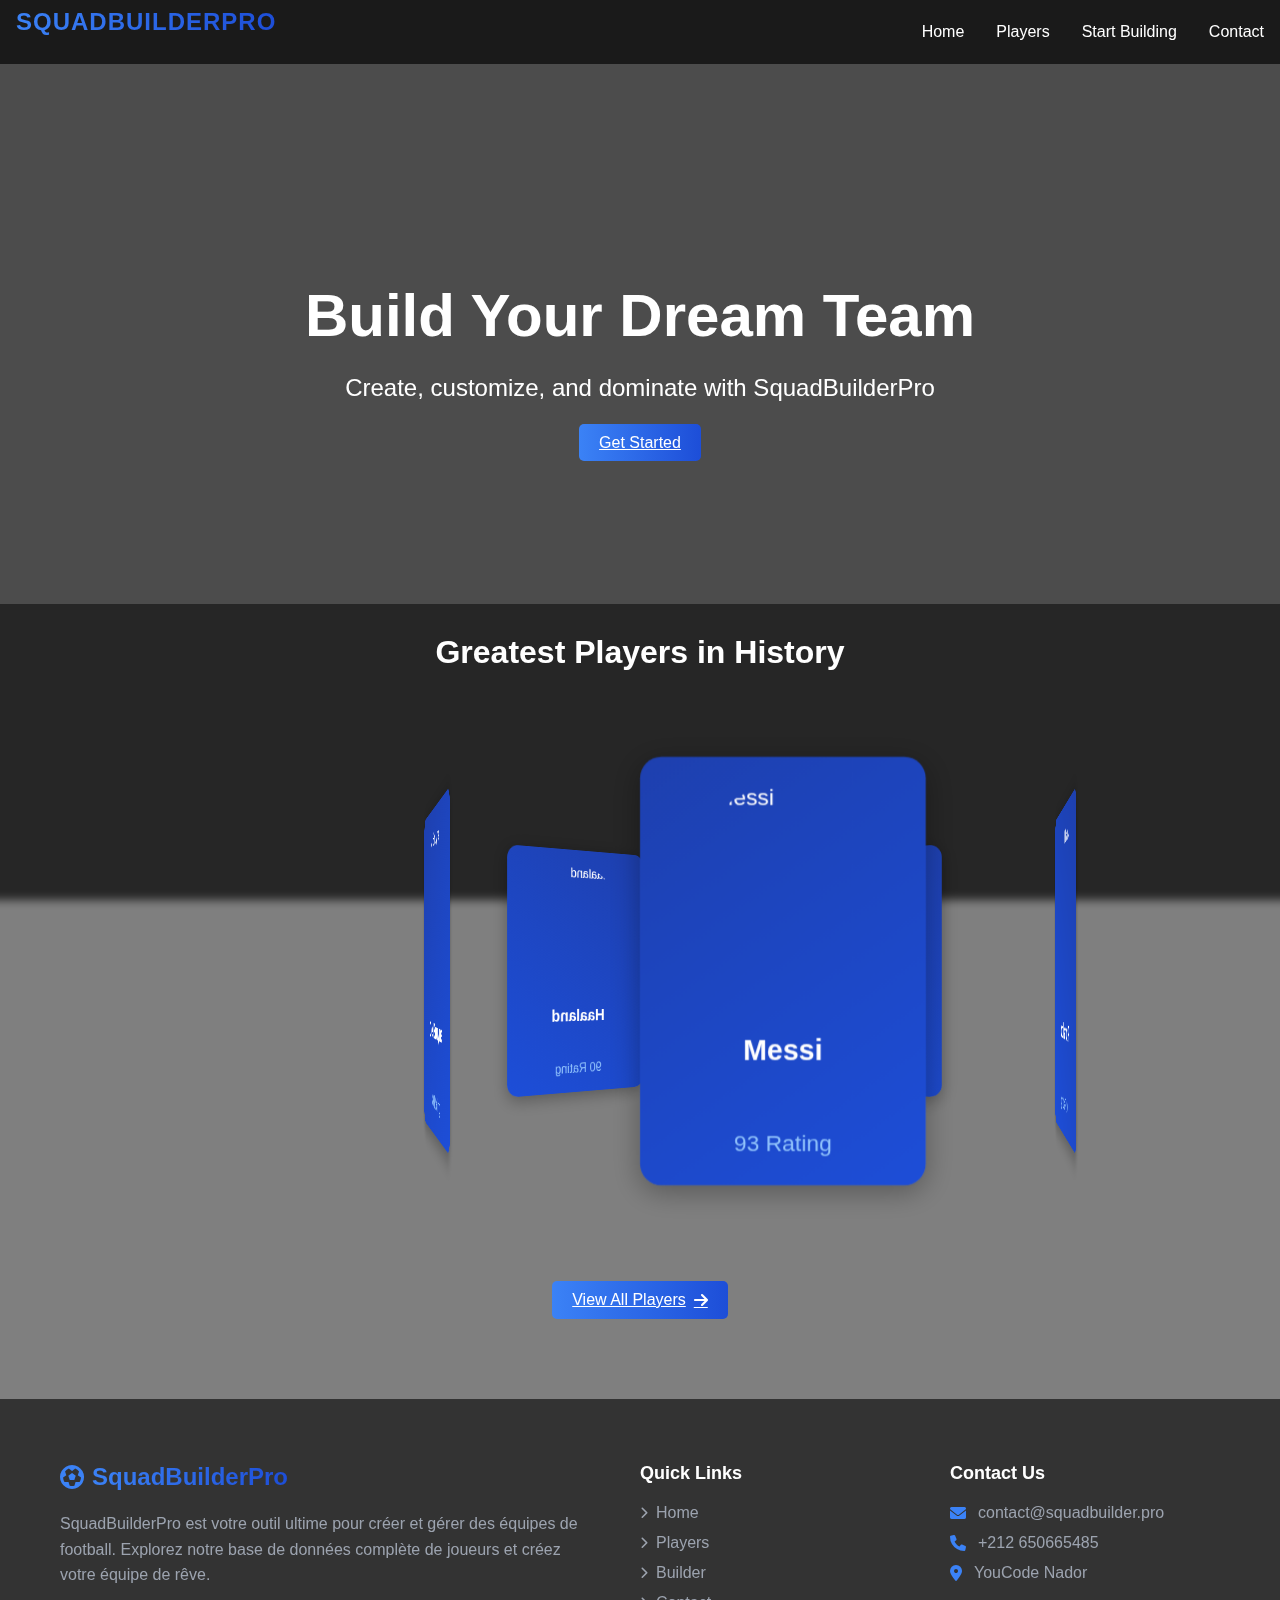
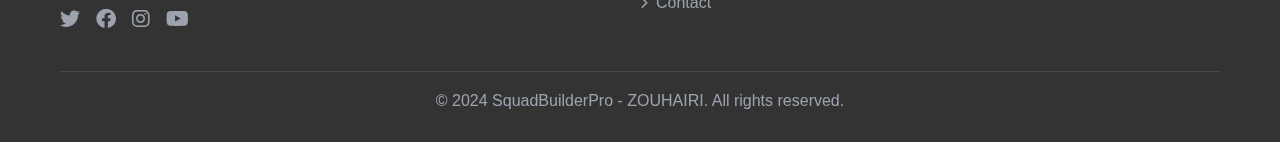
==== commit ebae3782: "SQUAD-10 Styling & Headlines Adjustement" ====
--- a/index.html
+++ b/index.html
@@ -34,7 +34,7 @@
 
         <section id="all-players" class="players">
             <div class="container">
-                <h2>Best Players</h2>
+                <h2 id="title-section-top-players">Greatest Players in History</h2>
                 <div class="carousel">
                     <div class="carousel-container">
                         <div class="player-card" style="transform: rotateY(0deg) translateZ(300px)">
--- a/style.css
+++ b/style.css
@@ -329,7 +329,19 @@
     cursor: pointer;
     font-size: 16px;
     transition: background 0.3s ease;
-}
+    padding: auto;
+    margin-top: 50px;
+}
+
+
+#title-section-top-players{
+    font-size: 2rem;
+    font-size: bold;
+    margin-bottom: 50px;
+    position: relative;
+    top: -50px;
+}
+
 
 .gradient-button:hover {
     background: linear-gradient(to right, #1d4ed8, #3b82f6);
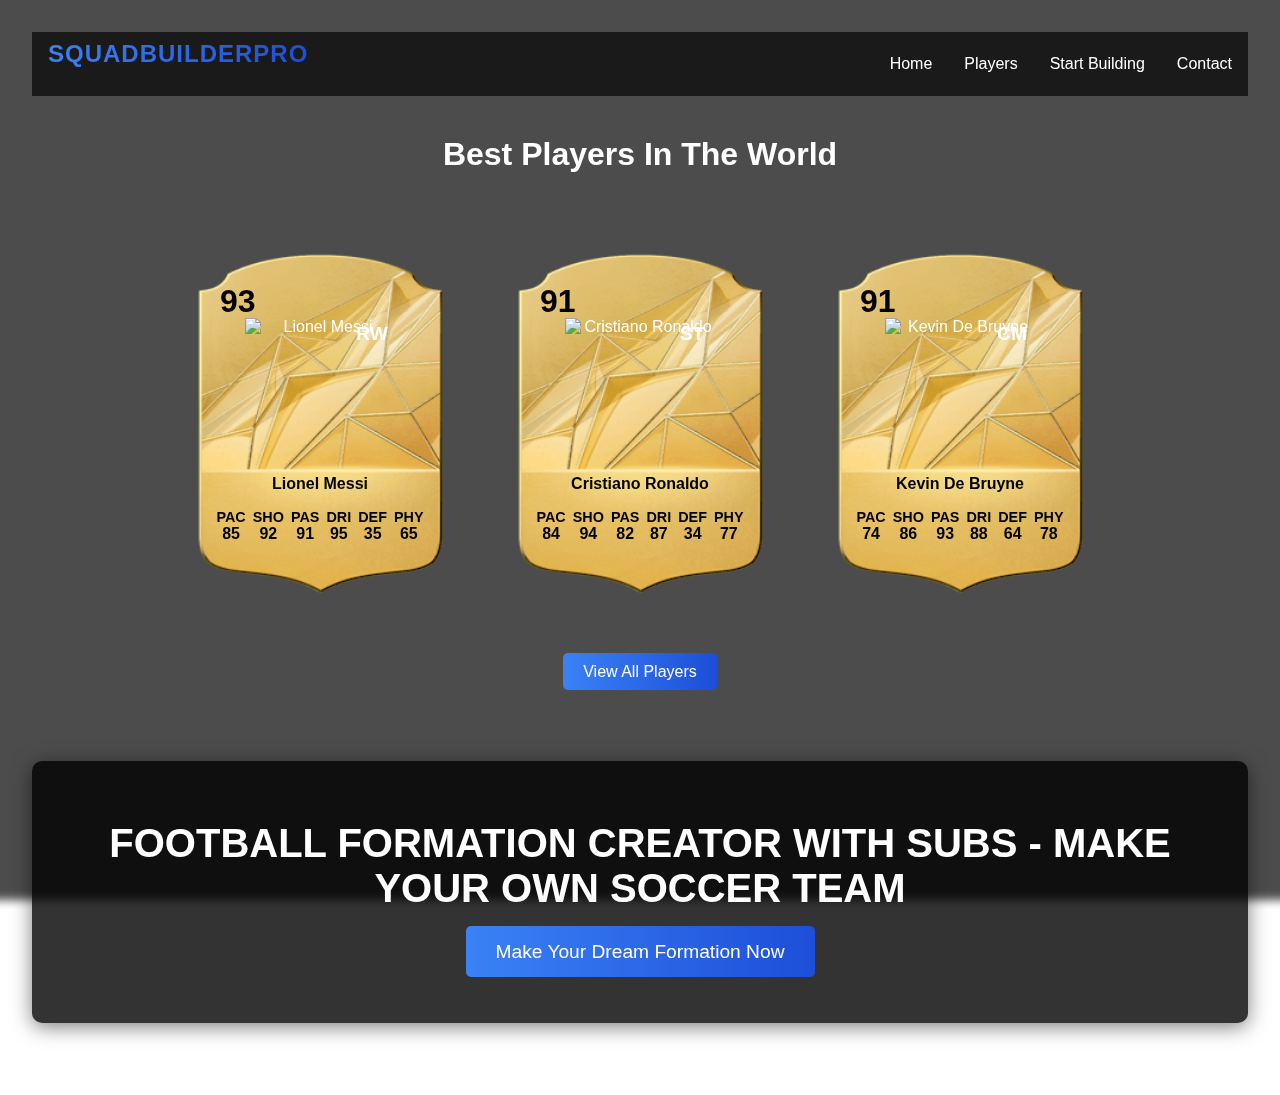
==== commit 38749b23: "Merge pull request #3 from uid0Z0uh4iri/day2" ====
--- a/index.html
+++ b/index.html
@@ -24,96 +24,33 @@
 
 
     <main>
-        <section class="hero">
-            <div class="container">
-                <h1>Build Your Dream Team</h1>
-                <p>Create, customize, and dominate with SquadBuilderPro</p>
-                <a href="#start-building" class="gradient-button">Get Started</a>
-            </div>
-        </section>
 
-        <section id="all-players" class="players">
-            <div class="container">
-                <h2 id="title-section-top-players">Greatest Players in History</h2>
-                <div class="carousel">
-                    <div class="carousel-container">
-                        <div class="player-card" style="transform: rotateY(0deg) translateZ(300px)">
-                            <img src="/api/placeholder/150/150" alt="Messi" />
-                            <h3>Messi</h3>
-                            <div class="rating">93 Rating</div>
-                        </div>
-                        <div class="player-card" style="transform: rotateY(72deg) translateZ(300px)">
-                            <img src="/api/placeholder/150/150" alt="Ronaldo" />
-                            <h3>Ronaldo</h3>
-                            <div class="rating">92 Rating</div>
-                        </div>
-                        <div class="player-card" style="transform: rotateY(144deg) translateZ(300px)">
-                            <img src="/api/placeholder/150/150" alt="Mbappé" />
-                            <h3>Mbappé</h3>
-                            <div class="rating">91 Rating</div>
-                        </div>
-                        <div class="player-card" style="transform: rotateY(216deg) translateZ(300px)">
-                            <img src="/api/placeholder/150/150" alt="Haaland" />
-                            <h3>Haaland</h3>
-                            <div class="rating">90 Rating</div>
-                        </div>
-                        <div class="player-card" style="transform: rotateY(288deg) translateZ(300px)">
-                            <img src="/api/placeholder/150/150" alt="De Bruyne" />
-                            <h3>De Bruyne</h3>
-                            <div class="rating">89 Rating</div>
-                        </div>
-                    </div>
-                </div>
-                <div class="view-all">
-                    <a href="#" class="gradient-button">
-                        <span>View All Players</span>
-                        <i class="fas fa-arrow-right"></i>
-                    </a>
-                </div>
-            </div>
-        </section>
+
+     <!-- Featured Players Section -->
+     <section id="featured-players">
+     <h2 class="section-title">Best Players In The World</h2>
+     <div id="player-cards-container" class="player-cards-container">
+        <!-- Player cards will be dynamically inserted here -->
+     </div>
+     <div class="view-all-container">
+        <a href="players.html" class="view-all-button">View All Players</a>
+    </div>
+    </section>
+
+
+
+    <!-- Football Formation Creator Section -->
+    <section id="formation-creator">
+    <h2 class="formation-title">Football Formation Creator With Subs - Make Your Own Soccer Team</h2>
+    <div class="formation-button-container">
+        <a href="builder.html" class="formation-button">Make Your Dream Formation Now</a>
+    </div>
+    </section>
+
     </main>
 
-    <footer class="footer">
-        <div class="container">
-            <div class="footer-content">
-                <div class="footer-section about">
-                    <div class="footer-logo">
-                        <i class="fas fa-futbol"></i>
-                        <span>SquadBuilderPro</span>
-                    </div>
-                    <p>SquadBuilderPro est votre outil ultime pour créer et gérer des équipes de football. 
-                       Explorez notre base de données complète de joueurs et créez votre équipe de rêve.</p>
-                    <div class="social-icons">
-                        <a href="#" class="social-icon"><i class="fab fa-twitter"></i></a>
-                        <a href="#" class="social-icon"><i class="fab fa-facebook"></i></a>
-                        <a href="#" class="social-icon"><i class="fab fa-instagram"></i></a>
-                        <a href="#" class="social-icon"><i class="fab fa-youtube"></i></a>
-                    </div>
-                </div>
-                <div class="footer-section links">
-                    <h4>Quick Links</h4>
-                    <ul>
-                        <li><a href="index.html" class="footer-link"><i class="fas fa-chevron-right"></i>Home</a></li>
-                        <li><a href="players.html" class="footer-link"><i class="fas fa-chevron-right"></i>Players</a></li>
-                        <li><a href="builder.html" class="footer-link"><i class="fas fa-chevron-right"></i>Builder</a></li>
-                        <li><a href="contact.html" class="footer-link"><i class="fas fa-chevron-right"></i>Contact</a></li>
-                    </ul>
-                </div>
-                <div class="footer-section contact">
-                    <h4>Contact Us</h4>
-                    <ul>
-                        <li><i class="fas fa-envelope"></i>contact@squadbuilder.pro</li>
-                        <li><i class="fas fa-phone"></i>+212 650665485</li>
-                        <li><i class="fas fa-map-marker-alt"></i>YouCode Nador</li>
-                    </ul>
-                </div>
-            </div>
-            <div class="footer-bottom">
-                <p>&copy; 2024 SquadBuilderPro - ZOUHAIRI. All rights reserved.</p>
-            </div>
-        </div>
-    </footer>
+   
+    <script src="script.js"></script>
 
 </body>
 </html>
--- a/style.css
+++ b/style.css
@@ -367,4 +367,228 @@
 
 .view-all {
     margin-top: 60px; /* Space between the carousel and the button */
-}+}
+
+
+
+
+
+* {
+    margin: 0;
+    padding: 0;
+    box-sizing: border-box;
+    font-family: 'Arial', sans-serif;
+}
+
+body {
+    background-color: #ffffff;
+    padding: 2rem;
+}
+
+.container {
+    max-width: 100%;
+    margin: 0 auto;
+    display: flex;
+    overflow-x: auto;
+    gap: 2rem;
+    padding-bottom: 1rem;
+}
+
+.card {
+    position: relative;
+    flex: 0 0 auto;
+    width: 300px;
+    height: 400px;
+    background-image: url('src/assets/img/badge_gold.webp');
+    background-size: cover;
+    background-position: center;
+    transition: transform 0.3s ease;
+}
+
+.card:hover {
+    transform: translateY(-5px);
+}
+
+.top-info {
+    position: absolute;
+    top: 70px;
+    left: 50px;
+    font-size: 2rem;
+    font-weight: bold;
+    color: #000000;
+}
+
+.stat-position {
+    position: relative;
+    font-size: 1.2rem;
+    font-weight: bold;
+    top: 110px;
+    left: 52px;
+}
+
+.player-image {
+    position: absolute;
+    top: 45%;
+    left: 50%;
+    transform: translate(-50%, -50%);
+    width: 150px;
+    height: 150px;
+    object-fit: contain;
+}
+
+.player-name {
+    position: absolute;
+    bottom: 120px;
+    left: 50%;
+    transform: translateX(-50%);
+    font-size: 1rem;
+    font-weight: bold;
+    color: #000;
+    text-align: center;
+    width: 90%;
+}
+
+.stats {
+    position: absolute;
+    bottom: 70px;
+    left: 50%;
+    transform: translateX(-50%);
+    display: flex;
+    gap: 7px;
+    color: #000;
+    font-weight: bold;
+}
+
+.stat {
+    display: flex;
+    flex-direction: column;
+    align-items: center;
+}
+
+.stat-label {
+    font-size: 0.9rem;
+    text-transform: uppercase;
+}
+
+.stat-value {
+    font-size: 1rem;
+}
+
+/* For better scrolling on touch devices */
+@media (hover: none) and (pointer: coarse) {
+    .container {
+        overflow-x: scroll;
+        -webkit-overflow-scrolling: touch;
+        scroll-snap-type: x mandatory;
+    }
+
+    .card {
+        scroll-snap-align: start;
+    }
+}
+
+
+
+/* CSS for horizontal card layout using Grid */
+.player-cards-container {
+    display: grid;                          /* Enable grid layout */
+    grid-template-columns: repeat(auto-fill, minmax(300px, 1fr)); /* Create responsive columns */
+    gap: 20px;                             /* Space between cards */
+    padding: 20px;                         /* Optional padding around the container */
+}
+
+.card {
+    height: 400px;                         /* Fixed height for cards */
+    background-image: url('src/assets/img/badge_gold.webp');
+    background-size: cover;
+    background-position: center;
+    transition: transform 0.3s ease;
+}
+
+
+/* Centering the cards and adding styles for the section */
+#featured-players {
+    text-align: center; /* Center-align text inside the section */
+    padding: 40px 20px; /* Add padding to the section */
+}
+
+/* Title styles */
+.section-title {
+    font-size: 2rem; /* Adjust font size for the title */
+    margin-bottom: 20px; /* Space below the title */
+    color: #ffffff; /* Title color */
+}
+
+/* Container for player cards */
+.player-cards-container {
+    display: flex;                  /* Enable flexbox */
+    flex-wrap: wrap;               /* Allow wrapping of cards */
+    justify-content: center;        /* Center the cards horizontally */
+    gap: 20px;                     /* Space between cards */
+    padding: 20px;                 /* Optional padding around the container */
+}
+
+/* Button styles */
+.view-all-container {
+    margin-top: 30px; /* Space above the button */
+}
+
+.view-all-button {
+    background: linear-gradient(to right, #3b82f6, #1d4ed8); /* Gradient background */
+    color: white; /* Text color */
+    padding: 10px 20px; /* Padding for the button */
+    border: none; /* Remove border */
+    border-radius: 5px; /* Rounded corners */
+    text-decoration: none; /* Remove underline */
+    font-size: 1rem; /* Font size */
+    transition: background 0.3s ease; /* Transition effect */
+}
+
+.view-all-button:hover {
+    background: linear-gradient(to right, #1d4ed8, #3b82f6); /* Change gradient on hover */
+}
+
+
+/* Football Formation Creator Section Styles */
+#formation-creator {
+    text-align: center; /* Center-align text inside the section */
+    padding: 60px 20px; /* Increased padding for a larger section */
+    background-color: rgba(0, 0, 0, 0.8); /* Darker background color for contrast */
+    color: white; /* Text color */
+    border-radius: 10px; /* Rounded corners */
+    box-shadow: 0 4px 20px rgba(0, 0, 0, 0.5); /* Shadow effect for depth */
+    margin: 40px 0; /* Margin above and below the section */
+}
+
+/* Formation Title Styles */
+.formation-title {
+    font-size: 2.5rem; /* Increased font size for the title */
+    margin-bottom: 30px; /* Space below the title */
+    font-weight: bold; /* Make the title bold */
+    text-transform: uppercase; /* Transform text to uppercase */
+}
+
+/* Button Styles for Formation */
+.formation-button-container {
+    margin-top: 20px; /* Space above the button */
+}
+
+.formation-button {
+    background: linear-gradient(to right, #3b82f6, #1d4ed8); /* Gradient background */
+    color: white; /* Text color */
+    padding: 15px 30px; /* Increased padding for the button */
+    border: none; /* Remove border */
+    border-radius: 5px; /* Rounded corners */
+    text-decoration: none; /* Remove underline */
+    font-size: 1.2rem; /* Increased font size */
+    transition: background 0.3s ease, transform 0.3s ease; /* Transition effect */
+}
+
+.formation-button:hover {
+    background: linear-gradient(to right, #1d4ed8, #3b82f6); /* Change gradient on hover */
+    transform: scale(1.05); /* Slightly enlarge the button on hover */
+}
+
+
+
+
